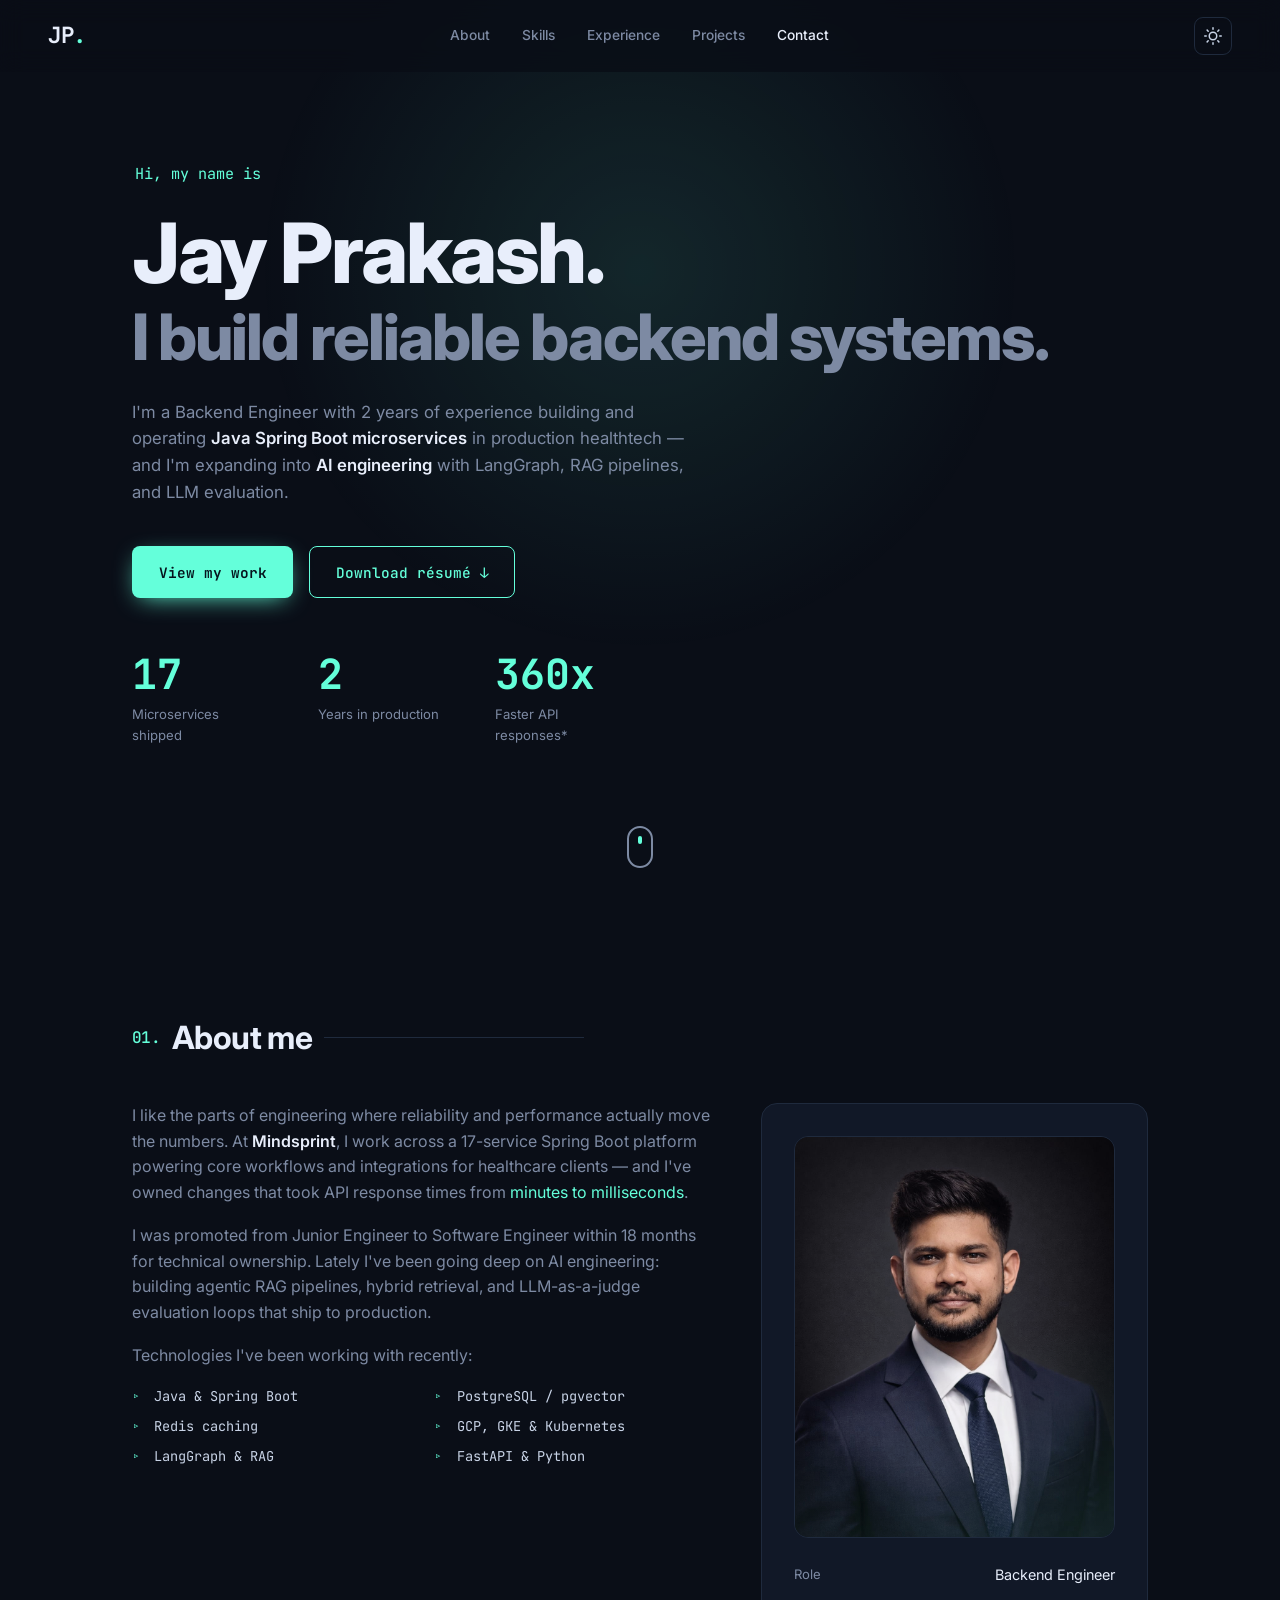
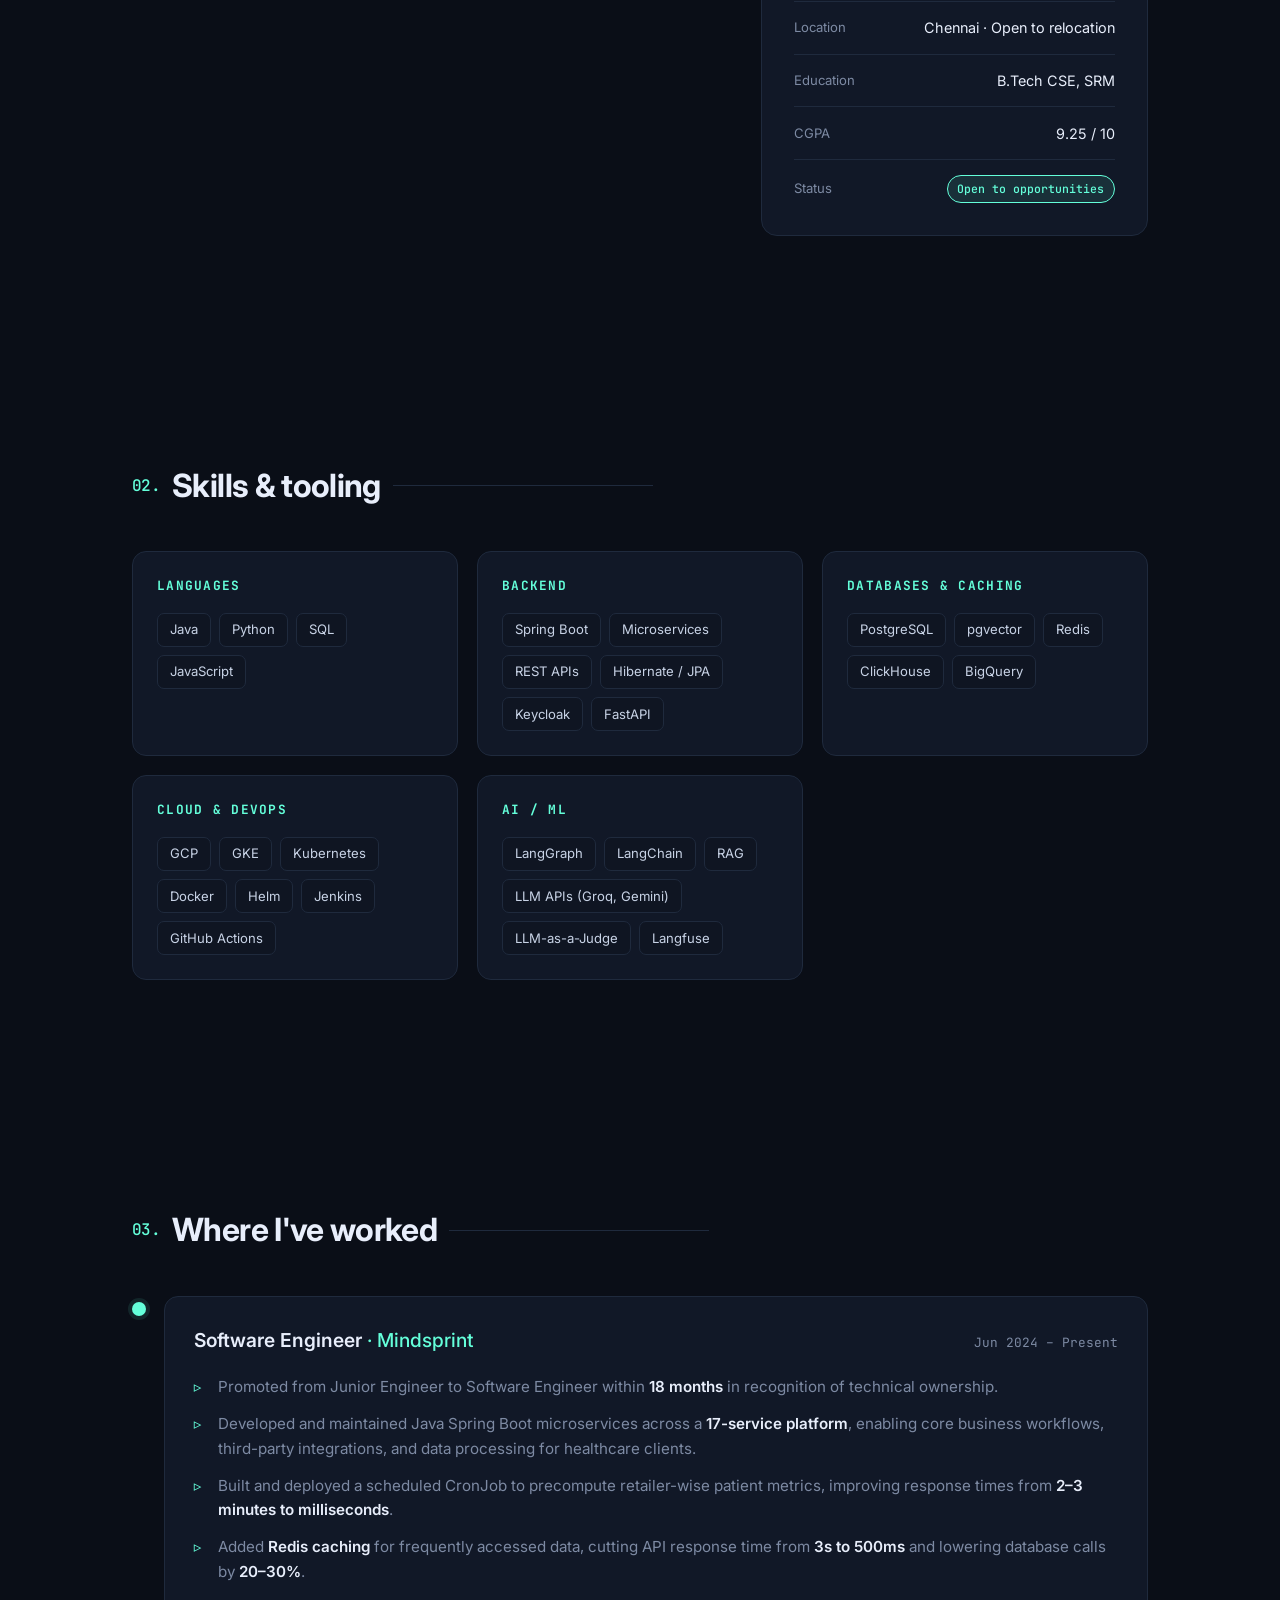
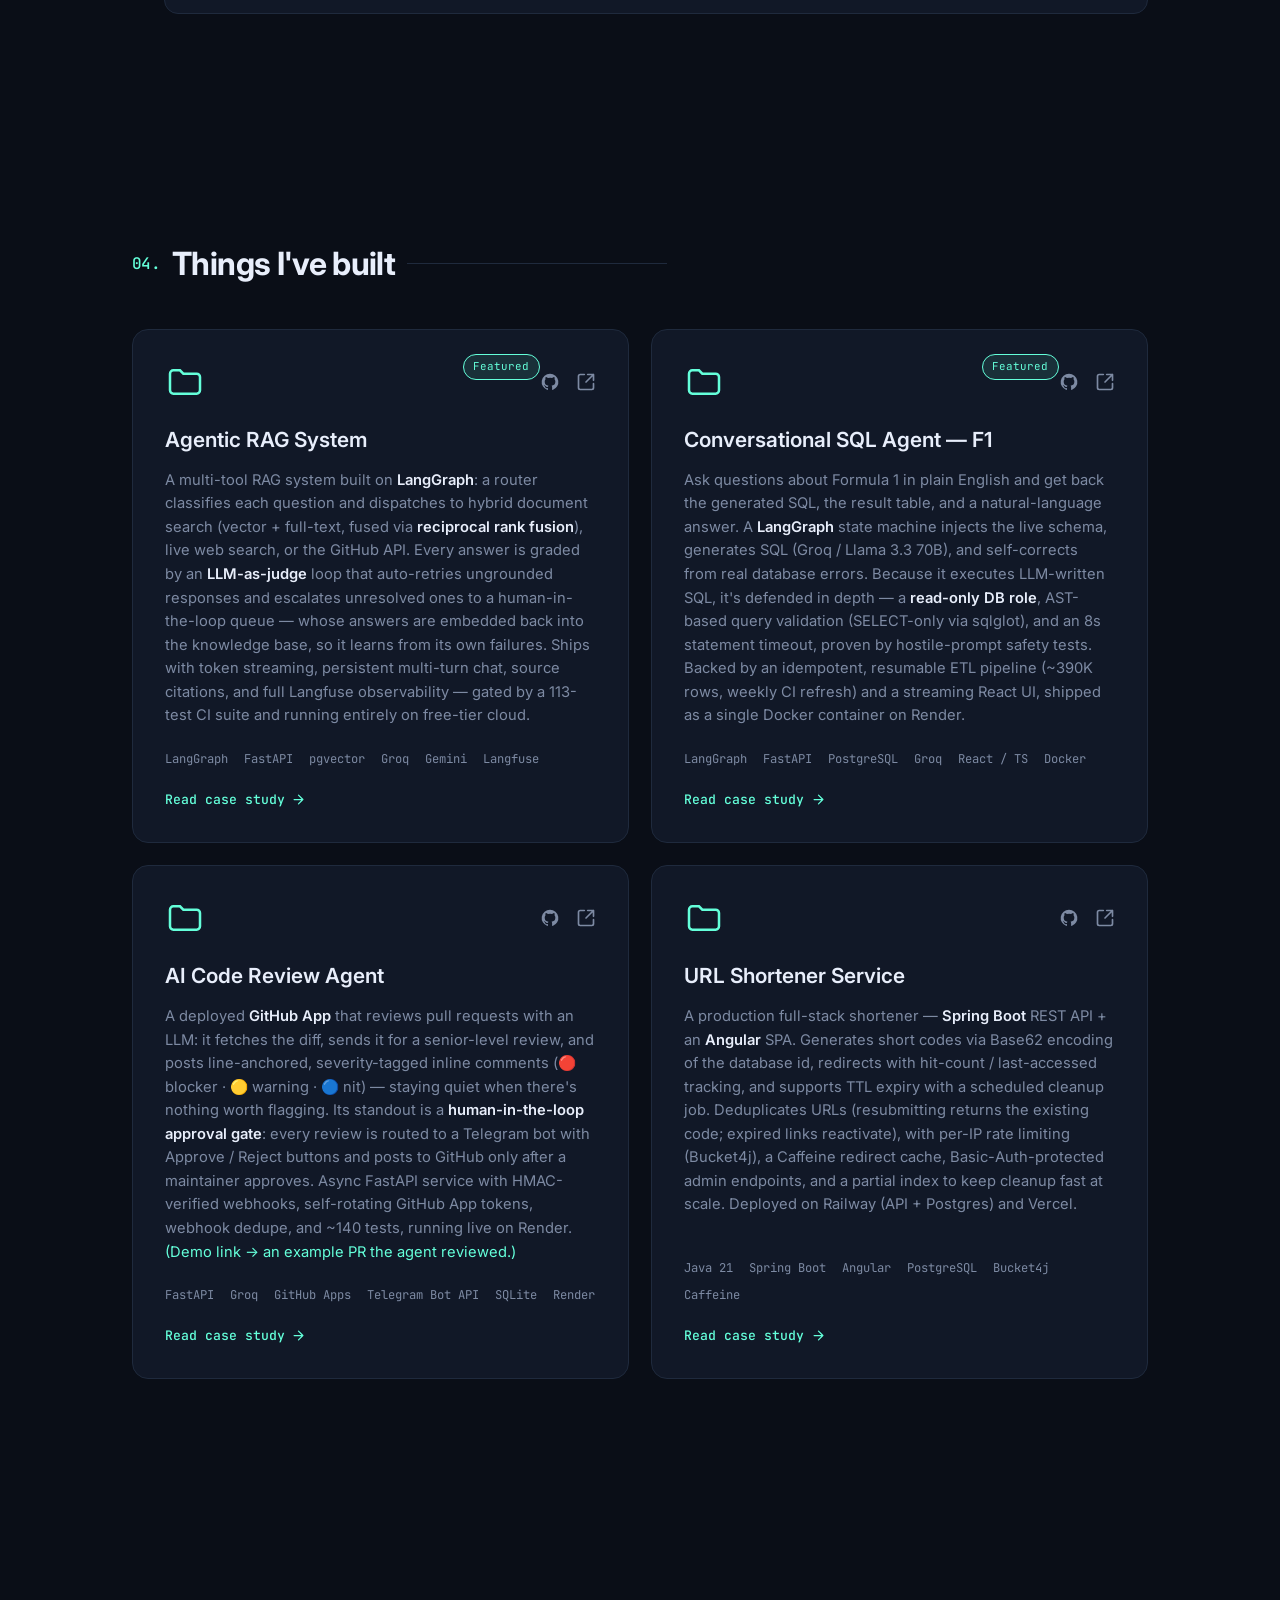
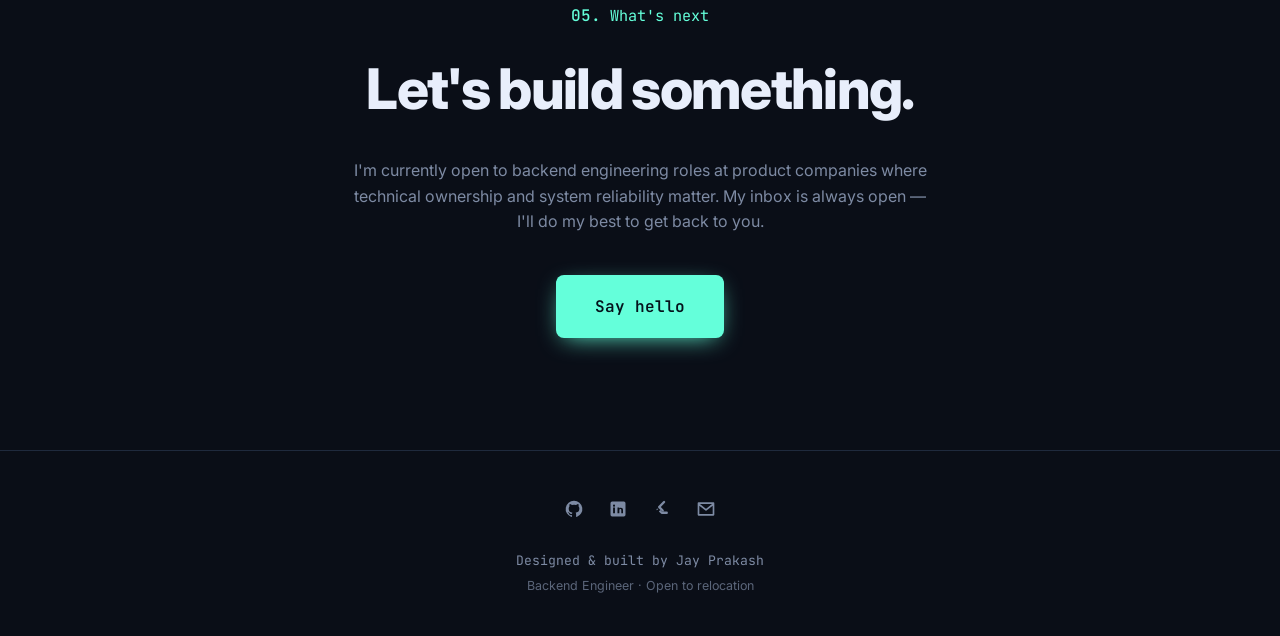
==== index.html @ d2c7918d "Initial portfolio site Responsive single-page portfolio with dark/light theme, plus four project cas" ====
<!DOCTYPE html>
<html lang="en">
<head>
  <meta charset="UTF-8" />
  <meta name="viewport" content="width=device-width, initial-scale=1.0" />
  <title>Jay Prakash — Backend Engineer</title>
  <meta name="description" content="Jay Prakash — Backend Engineer building Java Spring Boot microservices and agentic AI systems. 2 years of production healthtech experience on GCP." />
  <meta name="author" content="Jay Prakash" />

  <!-- Open Graph -->
  <meta property="og:title" content="Jay Prakash — Backend Engineer" />
  <meta property="og:description" content="Backend Engineer building Java Spring Boot microservices & agentic AI systems." />
  <meta property="og:type" content="website" />

  <link rel="preconnect" href="https://fonts.googleapis.com" />
  <link rel="preconnect" href="https://fonts.gstatic.com" crossorigin />
  <link href="https://fonts.googleapis.com/css2?family=Inter:wght@400;500;600;700;800&family=JetBrains+Mono:wght@400;500;600&display=swap" rel="stylesheet" />
  <link rel="stylesheet" href="styles.css" />
  <link rel="icon" href="data:image/svg+xml,<svg xmlns='http://www.w3.org/2000/svg' viewBox='0 0 100 100'><text y='.9em' font-size='90' font-family='monospace' font-weight='bold' fill='%2364ffda'>JP</text></svg>" />
</head>
<body>
  <!-- Progress bar -->
  <div class="scroll-progress" id="scrollProgress"></div>

  <!-- Nav -->
  <header class="nav" id="nav">
    <a href="#top" class="nav__logo">JP<span>.</span></a>
    <nav class="nav__links" id="navLinks">
      <a href="#about">About</a>
      <a href="#skills">Skills</a>
      <a href="#experience">Experience</a>
      <a href="#projects">Projects</a>
      <a href="#contact">Contact</a>
    </nav>
    <div class="nav__right">
      <button class="nav__toggle" id="themeToggle" aria-label="Toggle theme">
        <svg class="icon-sun" viewBox="0 0 24 24" width="18" height="18"><path d="M12 17a5 5 0 1 0 0-10 5 5 0 0 0 0 10zM12 1v2M12 21v2M4.2 4.2l1.4 1.4M18.4 18.4l1.4 1.4M1 12h2M21 12h2M4.2 19.8l1.4-1.4M18.4 5.6l1.4-1.4" fill="none" stroke="currentColor" stroke-width="2" stroke-linecap="round"/></svg>
        <svg class="icon-moon" viewBox="0 0 24 24" width="18" height="18"><path d="M21 12.8A9 9 0 1 1 11.2 3a7 7 0 0 0 9.8 9.8z" fill="none" stroke="currentColor" stroke-width="2" stroke-linejoin="round"/></svg>
      </button>
      <button class="nav__burger" id="navBurger" aria-label="Open menu" aria-expanded="false" aria-controls="navLinks">
        <span></span><span></span><span></span>
      </button>
    </div>
  </header>
  <div class="nav__backdrop" id="navBackdrop"></div>

  <main id="top">
    <!-- Hero -->
    <section class="hero">
      <div class="hero__inner">
        <p class="hero__eyebrow reveal">Hi, my name is</p>
        <h1 class="hero__name reveal">Jay Prakash.</h1>
        <h2 class="hero__tagline reveal">I build reliable backend systems.</h2>
        <p class="hero__desc reveal">
          I'm a Backend Engineer with 2 years of experience building and operating
          <strong>Java Spring Boot microservices</strong> in production healthtech —
          and I'm expanding into <strong>AI engineering</strong> with LangGraph, RAG
          pipelines, and LLM evaluation.
        </p>
        <div class="hero__cta reveal">
          <a href="#projects" class="btn btn--primary">View my work</a>
          <a href="assets/Jay_Prakash_Resume.pdf" class="btn btn--ghost" target="_blank" rel="noopener">Download résumé ↓</a>
        </div>

        <div class="hero__stats reveal">
          <div class="stat"><span class="stat__num" data-target="17">0</span><span class="stat__label">Microservices shipped</span></div>
          <div class="stat"><span class="stat__num" data-target="2">0</span><span class="stat__label">Years in production</span></div>
          <div class="stat"><span class="stat__num" data-suffix="x">360</span><span class="stat__label">Faster API responses*</span></div>
        </div>
      </div>
      <a href="#about" class="hero__scroll" aria-label="Scroll down"><span></span></a>
    </section>

    <!-- About -->
    <section id="about" class="section">
      <h2 class="section__title"><span class="section__num">01.</span> About me</h2>
      <div class="about">
        <div class="about__text">
          <p>
            I like the parts of engineering where reliability and performance actually
            move the numbers. At <strong>Mindsprint</strong>, I work across a 17-service
            Spring Boot platform powering core workflows and integrations for healthcare
            clients — and I've owned changes that took API response times from
            <em>minutes to milliseconds</em>.
          </p>
          <p>
            I was promoted from Junior Engineer to Software Engineer within 18 months for
            technical ownership. Lately I've been going deep on AI engineering: building
            agentic RAG pipelines, hybrid retrieval, and LLM-as-a-judge evaluation loops
            that ship to production.
          </p>
          <p>Technologies I've been working with recently:</p>
          <ul class="about__stack">
            <li>Java &amp; Spring Boot</li>
            <li>PostgreSQL / pgvector</li>
            <li>Redis caching</li>
            <li>GCP, GKE &amp; Kubernetes</li>
            <li>LangGraph &amp; RAG</li>
            <li>FastAPI &amp; Python</li>
          </ul>
        </div>
        <div class="about__card">
          <div class="about__photo">
            <img src="assets/Jay%20Prakash%20Image.jpeg" alt="Jay Prakash" loading="lazy" />
          </div>
          <ul class="about__facts">
            <li><span>Role</span> Backend Engineer</li>
            <li><span>Location</span> Chennai · Open to relocation</li>
            <li><span>Education</span> B.Tech CSE, SRM</li>
            <li><span>CGPA</span> 9.25 / 10</li>
            <li><span>Status</span> <span class="pill">Open to opportunities</span></li>
          </ul>
        </div>
      </div>
    </section>

    <!-- Skills -->
    <section id="skills" class="section">
      <h2 class="section__title"><span class="section__num">02.</span> Skills &amp; tooling</h2>
      <div class="skills">
        <div class="skill-group reveal">
          <h3>Languages</h3>
          <div class="tags"><span>Java</span><span>Python</span><span>SQL</span><span>JavaScript</span></div>
        </div>
        <div class="skill-group reveal">
          <h3>Backend</h3>
          <div class="tags"><span>Spring Boot</span><span>Microservices</span><span>REST APIs</span><span>Hibernate / JPA</span><span>Keycloak</span><span>FastAPI</span></div>
        </div>
        <div class="skill-group reveal">
          <h3>Databases &amp; Caching</h3>
          <div class="tags"><span>PostgreSQL</span><span>pgvector</span><span>Redis</span><span>ClickHouse</span><span>BigQuery</span></div>
        </div>
        <div class="skill-group reveal">
          <h3>Cloud &amp; DevOps</h3>
          <div class="tags"><span>GCP</span><span>GKE</span><span>Kubernetes</span><span>Docker</span><span>Helm</span><span>Jenkins</span><span>GitHub Actions</span></div>
        </div>
        <div class="skill-group reveal">
          <h3>AI / ML</h3>
          <div class="tags"><span>LangGraph</span><span>LangChain</span><span>RAG</span><span>LLM APIs (Groq, Gemini)</span><span>LLM-as-a-Judge</span><span>Langfuse</span></div>
        </div>
      </div>
    </section>

    <!-- Experience -->
    <section id="experience" class="section">
      <h2 class="section__title"><span class="section__num">03.</span> Where I've worked</h2>
      <div class="timeline">
        <div class="tl-item reveal">
          <div class="tl-marker"></div>
          <div class="tl-content">
            <div class="tl-head">
              <h3>Software Engineer <span class="tl-company">· Mindsprint</span></h3>
              <span class="tl-date">Jun 2024 – Present</span>
            </div>
            <ul class="tl-points">
              <li>Promoted from Junior Engineer to Software Engineer within <strong>18 months</strong> in recognition of technical ownership.</li>
              <li>Developed and maintained Java Spring Boot microservices across a <strong>17-service platform</strong>, enabling core business workflows, third-party integrations, and data processing for healthcare clients.</li>
              <li>Built and deployed a scheduled CronJob to precompute retailer-wise patient metrics, improving response times from <strong>2–3 minutes to milliseconds</strong>.</li>
              <li>Added <strong>Redis caching</strong> for frequently accessed data, cutting API response time from <strong>3s to 500ms</strong> and lowering database calls by <strong>20–30%</strong>.</li>
            </ul>
          </div>
        </div>
      </div>
    </section>

    <!-- Projects -->
    <section id="projects" class="section">
      <h2 class="section__title"><span class="section__num">04.</span> Things I've built</h2>
      <div class="projects">

        <article class="project reveal">
          <div class="project__top">
            <svg class="project__folder" viewBox="0 0 24 24" width="40" height="40"><path d="M3 7a2 2 0 0 1 2-2h4l2 2h8a2 2 0 0 1 2 2v8a2 2 0 0 1-2 2H5a2 2 0 0 1-2-2V7z" fill="none" stroke="currentColor" stroke-width="1.5"/></svg>
            <div class="project__links">
              <a href="#" data-link="rag-github" aria-label="GitHub" title="GitHub"><svg viewBox="0 0 24 24" width="20" height="20"><path fill="currentColor" d="M12 2a10 10 0 0 0-3.16 19.49c.5.09.68-.22.68-.48v-1.7c-2.78.6-3.37-1.34-3.37-1.34-.45-1.16-1.11-1.47-1.11-1.47-.91-.62.07-.6.07-.6 1 .07 1.53 1.03 1.53 1.03.9 1.53 2.36 1.09 2.94.83.09-.65.35-1.09.63-1.34-2.22-.25-4.55-1.11-4.55-4.94 0-1.09.39-1.98 1.03-2.68-.1-.25-.45-1.27.1-2.65 0 0 .84-.27 2.75 1.02a9.6 9.6 0 0 1 5 0c1.91-1.29 2.75-1.02 2.75-1.02.55 1.38.2 2.4.1 2.65.64.7 1.03 1.59 1.03 2.68 0 3.84-2.34 4.68-4.57 4.93.36.31.68.92.68 1.85v2.74c0 .27.18.58.69.48A10 10 0 0 0 12 2z"/></svg></a>
              <a href="#" data-link="rag-live" aria-label="Live demo" title="Live demo"><svg viewBox="0 0 24 24" width="20" height="20"><path fill="none" stroke="currentColor" stroke-width="2" stroke-linecap="round" stroke-linejoin="round" d="M14 3h7v7M21 3l-9 9M10 3H5a2 2 0 0 0-2 2v14a2 2 0 0 0 2 2h14a2 2 0 0 0 2-2v-5"/></svg></a>
            </div>
          </div>
          <span class="project__badge">Featured</span>
          <h3 class="project__title">Agentic RAG System</h3>
          <p class="project__desc">
            A multi-tool RAG system built on <strong>LangGraph</strong>: a router classifies each
            question and dispatches to hybrid document search (vector + full-text, fused via
            <strong>reciprocal rank fusion</strong>), live web search, or the GitHub API. Every
            answer is graded by an <strong>LLM-as-judge</strong> loop that auto-retries ungrounded
            responses and escalates unresolved ones to a human-in-the-loop queue — whose answers
            are embedded back into the knowledge base, so it learns from its own failures. Ships
            with token streaming, persistent multi-turn chat, source citations, and full Langfuse
            observability — gated by a 113-test CI suite and running entirely on free-tier cloud.
          </p>
          <ul class="project__tech">
            <li>LangGraph</li><li>FastAPI</li><li>pgvector</li><li>Groq</li><li>Gemini</li><li>Langfuse</li>
          </ul>
          <a href="agentic-rag.html" class="project__cta">Read case study
            <svg viewBox="0 0 24 24" width="15" height="15" fill="none" stroke="currentColor" stroke-width="2" stroke-linecap="round" stroke-linejoin="round"><path d="M5 12h14M12 5l7 7-7 7"/></svg>
          </a>
        </article>

        <article class="project reveal">
          <div class="project__top">
            <svg class="project__folder" viewBox="0 0 24 24" width="40" height="40"><path d="M3 7a2 2 0 0 1 2-2h4l2 2h8a2 2 0 0 1 2 2v8a2 2 0 0 1-2 2H5a2 2 0 0 1-2-2V7z" fill="none" stroke="currentColor" stroke-width="1.5"/></svg>
            <div class="project__links">
              <a href="#" data-link="sql-github" aria-label="GitHub" title="GitHub"><svg viewBox="0 0 24 24" width="20" height="20"><path fill="currentColor" d="M12 2a10 10 0 0 0-3.16 19.49c.5.09.68-.22.68-.48v-1.7c-2.78.6-3.37-1.34-3.37-1.34-.45-1.16-1.11-1.47-1.11-1.47-.91-.62.07-.6.07-.6 1 .07 1.53 1.03 1.53 1.03.9 1.53 2.36 1.09 2.94.83.09-.65.35-1.09.63-1.34-2.22-.25-4.55-1.11-4.55-4.94 0-1.09.39-1.98 1.03-2.68-.1-.25-.45-1.27.1-2.65 0 0 .84-.27 2.75 1.02a9.6 9.6 0 0 1 5 0c1.91-1.29 2.75-1.02 2.75-1.02.55 1.38.2 2.4.1 2.65.64.7 1.03 1.59 1.03 2.68 0 3.84-2.34 4.68-4.57 4.93.36.31.68.92.68 1.85v2.74c0 .27.18.58.69.48A10 10 0 0 0 12 2z"/></svg></a>
              <a href="#" data-link="sql-demo" aria-label="Live demo" title="Live demo"><svg viewBox="0 0 24 24" width="20" height="20"><path fill="none" stroke="currentColor" stroke-width="2" stroke-linecap="round" stroke-linejoin="round" d="M14 3h7v7M21 3l-9 9M10 3H5a2 2 0 0 0-2 2v14a2 2 0 0 0 2 2h14a2 2 0 0 0 2-2v-5"/></svg></a>
            </div>
          </div>
          <span class="project__badge">Featured</span>
          <h3 class="project__title">Conversational SQL Agent — F1</h3>
          <p class="project__desc">
            Ask questions about Formula 1 in plain English and get back the generated SQL,
            the result table, and a natural-language answer. A <strong>LangGraph</strong> state
            machine injects the live schema, generates SQL (Groq / Llama 3.3 70B), and
            self-corrects from real database errors. Because it executes LLM-written SQL, it's
            defended in depth — a <strong>read-only DB role</strong>, AST-based query validation
            (SELECT-only via sqlglot), and an 8s statement timeout, proven by hostile-prompt
            safety tests. Backed by an idempotent, resumable ETL pipeline (~390K rows,
            weekly CI refresh) and a streaming React UI, shipped as a single Docker container
            on Render.
          </p>
          <ul class="project__tech">
            <li>LangGraph</li><li>FastAPI</li><li>PostgreSQL</li><li>Groq</li><li>React / TS</li><li>Docker</li>
          </ul>
          <a href="conversational-sql-agent.html" class="project__cta">Read case study
            <svg viewBox="0 0 24 24" width="15" height="15" fill="none" stroke="currentColor" stroke-width="2" stroke-linecap="round" stroke-linejoin="round"><path d="M5 12h14M12 5l7 7-7 7"/></svg>
          </a>
        </article>

        <article class="project reveal">
          <div class="project__top">
            <svg class="project__folder" viewBox="0 0 24 24" width="40" height="40"><path d="M3 7a2 2 0 0 1 2-2h4l2 2h8a2 2 0 0 1 2 2v8a2 2 0 0 1-2 2H5a2 2 0 0 1-2-2V7z" fill="none" stroke="currentColor" stroke-width="1.5"/></svg>
            <div class="project__links">
              <a href="#" data-link="review-github" aria-label="GitHub" title="GitHub"><svg viewBox="0 0 24 24" width="20" height="20"><path fill="currentColor" d="M12 2a10 10 0 0 0-3.16 19.49c.5.09.68-.22.68-.48v-1.7c-2.78.6-3.37-1.34-3.37-1.34-.45-1.16-1.11-1.47-1.11-1.47-.91-.62.07-.6.07-.6 1 .07 1.53 1.03 1.53 1.03.9 1.53 2.36 1.09 2.94.83.09-.65.35-1.09.63-1.34-2.22-.25-4.55-1.11-4.55-4.94 0-1.09.39-1.98 1.03-2.68-.1-.25-.45-1.27.1-2.65 0 0 .84-.27 2.75 1.02a9.6 9.6 0 0 1 5 0c1.91-1.29 2.75-1.02 2.75-1.02.55 1.38.2 2.4.1 2.65.64.7 1.03 1.59 1.03 2.68 0 3.84-2.34 4.68-4.57 4.93.36.31.68.92.68 1.85v2.74c0 .27.18.58.69.48A10 10 0 0 0 12 2z"/></svg></a>
              <a href="#" data-link="review-demo" aria-label="Example PR review" title="See it in action — example PR"><svg viewBox="0 0 24 24" width="20" height="20"><path fill="none" stroke="currentColor" stroke-width="2" stroke-linecap="round" stroke-linejoin="round" d="M14 3h7v7M21 3l-9 9M10 3H5a2 2 0 0 0-2 2v14a2 2 0 0 0 2 2h14a2 2 0 0 0 2-2v-5"/></svg></a>
            </div>
          </div>
          <h3 class="project__title">AI Code Review Agent</h3>
          <p class="project__desc">
            A deployed <strong>GitHub App</strong> that reviews pull requests with an LLM: it
            fetches the diff, sends it for a senior-level review, and posts line-anchored,
            severity-tagged inline comments (🔴 blocker · 🟡 warning · 🔵 nit) — staying quiet
            when there's nothing worth flagging. Its standout is a
            <strong>human-in-the-loop approval gate</strong>: every review is routed to a Telegram
            bot with Approve / Reject buttons and posts to GitHub only after a maintainer approves.
            Async FastAPI service with HMAC-verified webhooks, self-rotating GitHub App tokens,
            webhook dedupe, and ~140 tests, running live on Render.
            <em>(Demo link → an example PR the agent reviewed.)</em>
          </p>
          <ul class="project__tech">
            <li>FastAPI</li><li>Groq</li><li>GitHub Apps</li><li>Telegram Bot API</li><li>SQLite</li><li>Render</li>
          </ul>
          <a href="code-review-agent.html" class="project__cta">Read case study
            <svg viewBox="0 0 24 24" width="15" height="15" fill="none" stroke="currentColor" stroke-width="2" stroke-linecap="round" stroke-linejoin="round"><path d="M5 12h14M12 5l7 7-7 7"/></svg>
          </a>
        </article>

        <article class="project reveal">
          <div class="project__top">
            <svg class="project__folder" viewBox="0 0 24 24" width="40" height="40"><path d="M3 7a2 2 0 0 1 2-2h4l2 2h8a2 2 0 0 1 2 2v8a2 2 0 0 1-2 2H5a2 2 0 0 1-2-2V7z" fill="none" stroke="currentColor" stroke-width="1.5"/></svg>
            <div class="project__links">
              <a href="#" data-link="url-github" aria-label="GitHub" title="GitHub"><svg viewBox="0 0 24 24" width="20" height="20"><path fill="currentColor" d="M12 2a10 10 0 0 0-3.16 19.49c.5.09.68-.22.68-.48v-1.7c-2.78.6-3.37-1.34-3.37-1.34-.45-1.16-1.11-1.47-1.11-1.47-.91-.62.07-.6.07-.6 1 .07 1.53 1.03 1.53 1.03.9 1.53 2.36 1.09 2.94.83.09-.65.35-1.09.63-1.34-2.22-.25-4.55-1.11-4.55-4.94 0-1.09.39-1.98 1.03-2.68-.1-.25-.45-1.27.1-2.65 0 0 .84-.27 2.75 1.02a9.6 9.6 0 0 1 5 0c1.91-1.29 2.75-1.02 2.75-1.02.55 1.38.2 2.4.1 2.65.64.7 1.03 1.59 1.03 2.68 0 3.84-2.34 4.68-4.57 4.93.36.31.68.92.68 1.85v2.74c0 .27.18.58.69.48A10 10 0 0 0 12 2z"/></svg></a>
              <a href="#" data-link="url-live" aria-label="Live demo" title="Live demo"><svg viewBox="0 0 24 24" width="20" height="20"><path fill="none" stroke="currentColor" stroke-width="2" stroke-linecap="round" stroke-linejoin="round" d="M14 3h7v7M21 3l-9 9M10 3H5a2 2 0 0 0-2 2v14a2 2 0 0 0 2 2h14a2 2 0 0 0 2-2v-5"/></svg></a>
            </div>
          </div>
          <h3 class="project__title">URL Shortener Service</h3>
          <p class="project__desc">
            A production full-stack shortener — <strong>Spring Boot</strong> REST API + an
            <strong>Angular</strong> SPA. Generates short codes via Base62 encoding of the
            database id, redirects with hit-count / last-accessed tracking, and supports TTL
            expiry with a scheduled cleanup job. Deduplicates URLs (resubmitting returns the
            existing code; expired links reactivate), with per-IP rate limiting (Bucket4j), a
            Caffeine redirect cache, Basic-Auth-protected admin endpoints, and a partial index
            to keep cleanup fast at scale. Deployed on Railway (API + Postgres) and Vercel.
          </p>
          <ul class="project__tech">
            <li>Java 21</li><li>Spring Boot</li><li>Angular</li><li>PostgreSQL</li><li>Bucket4j</li><li>Caffeine</li>
          </ul>
          <a href="url-shortener.html" class="project__cta">Read case study
            <svg viewBox="0 0 24 24" width="15" height="15" fill="none" stroke="currentColor" stroke-width="2" stroke-linecap="round" stroke-linejoin="round"><path d="M5 12h14M12 5l7 7-7 7"/></svg>
          </a>
        </article>

      </div>
    </section>

    <!-- Contact -->
    <section id="contact" class="section section--contact">
      <p class="contact__eyebrow"><span class="section__num">05.</span> What's next</p>
      <h2 class="contact__title">Let's build something.</h2>
      <p class="contact__desc">
        I'm currently open to backend engineering roles at product companies where
        technical ownership and system reliability matter. My inbox is always open —
        I'll do my best to get back to you.
      </p>
      <a href="mailto:jaysingha261@gmail.com" class="btn btn--primary btn--lg">Say hello</a>
    </section>
  </main>

  <footer class="footer">
    <div class="footer__socials">
      <a href="#" data-link="github" aria-label="GitHub" title="GitHub"><svg viewBox="0 0 24 24" width="20" height="20"><path fill="currentColor" d="M12 2a10 10 0 0 0-3.16 19.49c.5.09.68-.22.68-.48v-1.7c-2.78.6-3.37-1.34-3.37-1.34-.45-1.16-1.11-1.47-1.11-1.47-.91-.62.07-.6.07-.6 1 .07 1.53 1.03 1.53 1.03.9 1.53 2.36 1.09 2.94.83.09-.65.35-1.09.63-1.34-2.22-.25-4.55-1.11-4.55-4.94 0-1.09.39-1.98 1.03-2.68-.1-.25-.45-1.27.1-2.65 0 0 .84-.27 2.75 1.02a9.6 9.6 0 0 1 5 0c1.91-1.29 2.75-1.02 2.75-1.02.55 1.38.2 2.4.1 2.65.64.7 1.03 1.59 1.03 2.68 0 3.84-2.34 4.68-4.57 4.93.36.31.68.92.68 1.85v2.74c0 .27.18.58.69.48A10 10 0 0 0 12 2z"/></svg></a>
      <a href="#" data-link="linkedin" aria-label="LinkedIn" title="LinkedIn"><svg viewBox="0 0 24 24" width="20" height="20"><path fill="currentColor" d="M19 3a2 2 0 0 1 2 2v14a2 2 0 0 1-2 2H5a2 2 0 0 1-2-2V5a2 2 0 0 1 2-2h14zM8.34 17V10.3H6.12V17h2.22zM7.23 9.3a1.29 1.29 0 1 0 0-2.58 1.29 1.29 0 0 0 0 2.58zM18 17v-3.67c0-1.96-1.05-2.87-2.45-2.87-1.13 0-1.63.62-1.92 1.06V10.3H11.4V17h2.22v-3.72c0-.2.01-.4.07-.54.16-.4.52-.8 1.14-.8.8 0 1.13.6 1.13 1.5V17H18z"/></svg></a>
      <a href="#" data-link="leetcode" aria-label="LeetCode" title="LeetCode"><svg viewBox="0 0 24 24" width="20" height="20"><path fill="currentColor" d="M13.48 2.62a1.4 1.4 0 0 1 2 1.97l-4.9 5.05 3.2 3.28a1.4 1.4 0 0 1-2 1.96l-4.2-4.28a1.4 1.4 0 0 1 0-1.96l5.9-6.02zM8.2 14.9l2.5 2.55c.27.27.63.42 1 .42h6a1.4 1.4 0 0 0 0-2.8h-5.42l-2.08-2.13-2 1.96zm-2.36-3.34a1.4 1.4 0 0 0 0 1.96l.03.03 2-1.96-.03-.03z"/></svg></a>
      <a href="mailto:jaysingha261@gmail.com" aria-label="Email" title="Email"><svg viewBox="0 0 24 24" width="20" height="20"><path fill="none" stroke="currentColor" stroke-width="2" stroke-linejoin="round" d="M3 5h18v14H3zM3 6l9 7 9-7"/></svg></a>
    </div>
    <p class="footer__note">Designed &amp; built by Jay Prakash</p>
    <p class="footer__sub">Backend Engineer · Open to relocation</p>
  </footer>

  <script src="script.js"></script>
</body>
</html>
---- styles.css ----
/* ============================================================
   Jay Prakash — Portfolio
   ============================================================ */

:root {
  --bg: #0a0e17;
  --bg-alt: #0f1522;
  --card: #111827;
  --card-hover: #161f31;
  --border: #1f2a3d;
  --text: #c8d3e6;
  --text-strong: #e8eefb;
  --text-dim: #7d8aa3;
  --accent: #64ffda;
  --accent-dim: rgba(100, 255, 218, 0.1);
  --accent-glow: rgba(100, 255, 218, 0.15);
  --font-sans: 'Inter', system-ui, -apple-system, sans-serif;
  --font-mono: 'JetBrains Mono', ui-monospace, 'SF Mono', Menlo, monospace;
  --nav-h: 72px;
  --max: 1080px;
  --ease: cubic-bezier(0.16, 1, 0.3, 1);
}

:root[data-theme='light'] {
  --bg: #f7f9fc;
  --bg-alt: #eef2f8;
  --card: #ffffff;
  --card-hover: #ffffff;
  --border: #dde4ef;
  --text: #3d4a5c;
  --text-strong: #0f1c2e;
  --text-dim: #6b7688;
  --accent: #0ea885;
  --accent-dim: rgba(14, 168, 133, 0.08);
  --accent-glow: rgba(14, 168, 133, 0.12);
}

* { box-sizing: border-box; margin: 0; padding: 0; }

html { scroll-behavior: smooth; scroll-padding-top: var(--nav-h); }

body {
  background: var(--bg);
  color: var(--text);
  font-family: var(--font-sans);
  line-height: 1.6;
  -webkit-font-smoothing: antialiased;
  overflow-x: hidden;
  transition: background 0.4s var(--ease), color 0.4s var(--ease);
}

/* subtle gradient glow behind hero */
body::before {
  content: '';
  position: fixed;
  top: -20%; left: 50%;
  width: 900px; height: 900px;
  transform: translateX(-50%);
  background: radial-gradient(circle, var(--accent-glow) 0%, transparent 60%);
  pointer-events: none;
  z-index: 0;
  opacity: 0.7;
}

a { color: var(--accent); text-decoration: none; transition: color 0.2s; }

strong { color: var(--text-strong); font-weight: 600; }
em { color: var(--accent); font-style: normal; }

/* ---------- Scroll progress ---------- */
.scroll-progress {
  position: fixed; top: 0; left: 0; height: 3px; width: 0%;
  background: linear-gradient(90deg, var(--accent), #4a9eff);
  z-index: 100; transition: width 0.1s linear;
}

/* ---------- Nav ---------- */
.nav {
  position: fixed; top: 0; left: 0; right: 0; height: var(--nav-h);
  display: flex; align-items: center; justify-content: space-between;
  padding: 0 clamp(1.2rem, 5vw, 3rem);
  z-index: 90;
  backdrop-filter: blur(12px);
  background: color-mix(in srgb, var(--bg) 78%, transparent);
  border-bottom: 1px solid transparent;
  transition: border-color 0.3s, background 0.3s, height 0.3s;
}
.nav.scrolled { height: 60px; border-bottom-color: var(--border); }

.nav__logo {
  font-family: var(--font-mono); font-weight: 700; font-size: 1.4rem;
  color: var(--text-strong); letter-spacing: -0.02em;
}
.nav__logo span { color: var(--accent); }

.nav__links { display: flex; gap: 2rem; align-items: center; }
.nav__links a {
  font-size: 0.86rem; color: var(--text-dim); font-weight: 500;
  position: relative; padding: 0.3rem 0;
}
.nav__links a::before {
  content: ''; position: absolute; bottom: 0; left: 0; width: 0; height: 2px;
  background: var(--accent); transition: width 0.3s var(--ease);
}
.nav__links a:hover { color: var(--text-strong); }
.nav__links a:hover::before { width: 100%; }

.nav__right { display: flex; align-items: center; gap: 0.75rem; }
.nav__toggle {
  background: none; border: 1px solid var(--border); color: var(--text);
  width: 38px; height: 38px; border-radius: 9px; cursor: pointer;
  display: grid; place-items: center; transition: all 0.25s;
  flex-shrink: 0;
}
.nav__toggle:hover { border-color: var(--accent); color: var(--accent); }
.icon-moon { display: none; }
:root[data-theme='light'] .icon-sun { display: none; }
:root[data-theme='light'] .icon-moon { display: block; }

/* Hamburger */
.nav__burger {
  display: none; background: none; border: none; cursor: pointer;
  width: 40px; height: 40px; padding: 9px 8px; position: relative; z-index: 95;
}
.nav__burger span {
  display: block; height: 2px; width: 100%; background: var(--text-strong);
  border-radius: 2px; transition: transform 0.3s var(--ease), opacity 0.2s;
}
.nav__burger span + span { margin-top: 5px; }
body.menu-open .nav__burger span:nth-child(1) { transform: translateY(7px) rotate(45deg); }
body.menu-open .nav__burger span:nth-child(2) { opacity: 0; }
body.menu-open .nav__burger span:nth-child(3) { transform: translateY(-7px) rotate(-45deg); }

.nav__backdrop {
  position: fixed; inset: 0; z-index: 80;
  background: rgba(0,0,0,0.5); backdrop-filter: blur(2px);
  opacity: 0; visibility: hidden; transition: opacity 0.3s, visibility 0.3s;
}
body.menu-open .nav__backdrop { opacity: 1; visibility: visible; }

/* ---------- Layout ---------- */
main { position: relative; z-index: 1; }
.section {
  max-width: var(--max); margin: 0 auto;
  padding: clamp(4rem, 10vw, 7rem) clamp(1.2rem, 5vw, 2rem);
}
.section__title {
  display: flex; align-items: center; gap: 0.75rem;
  font-size: clamp(1.5rem, 4vw, 2rem); color: var(--text-strong);
  font-weight: 700; margin-bottom: 2.5rem; letter-spacing: -0.02em;
}
.section__title::after {
  content: ''; height: 1px; flex: 1; max-width: 260px;
  background: var(--border);
}
.section__num { font-family: var(--font-mono); color: var(--accent); font-size: 1rem; font-weight: 500; }

/* ---------- Hero ---------- */
.hero {
  min-height: 100vh; min-height: 100dvh; display: flex; flex-direction: column; justify-content: center;
  max-width: var(--max); margin: 0 auto;
  padding: var(--nav-h) clamp(1.2rem, 5vw, 2rem) 4rem;
  position: relative;
}
.hero__eyebrow {
  font-family: var(--font-mono); color: var(--accent);
  font-size: 0.95rem; margin-bottom: 1.4rem; margin-left: 3px;
}
.hero__name {
  font-size: clamp(2.8rem, 9vw, 5.2rem); font-weight: 800;
  color: var(--text-strong); line-height: 1.05; letter-spacing: -0.03em;
}
.hero__tagline {
  font-size: clamp(1.8rem, 7vw, 4rem); font-weight: 800;
  color: var(--text-dim); line-height: 1.05; letter-spacing: -0.03em;
  margin-top: 0.4rem;
}
.hero__desc {
  max-width: 560px; margin-top: 1.8rem; font-size: 1.05rem;
  color: var(--text-dim);
}
.hero__cta { display: flex; gap: 1rem; margin-top: 2.5rem; flex-wrap: wrap; }

.btn {
  display: inline-flex; align-items: center; gap: 0.5rem;
  font-family: var(--font-mono); font-size: 0.9rem; font-weight: 500;
  padding: 0.85rem 1.6rem; border-radius: 8px; cursor: pointer;
  transition: all 0.25s var(--ease); border: 1px solid transparent;
}
.btn--primary {
  background: var(--accent); color: #04121b; font-weight: 600;
  box-shadow: 0 6px 24px -8px var(--accent);
}
.btn--primary:hover { transform: translateY(-3px); box-shadow: 0 12px 30px -8px var(--accent); color: #04121b; }
.btn--ghost { border-color: var(--accent); color: var(--accent); }
.btn--ghost:hover { background: var(--accent-dim); transform: translateY(-3px); }
.btn--lg { padding: 1.1rem 2.4rem; font-size: 1rem; }

.hero__stats {
  display: flex; gap: clamp(1.5rem, 5vw, 3.5rem); margin-top: 3.5rem;
  flex-wrap: wrap;
}
.stat { display: flex; flex-direction: column; }
.stat__num {
  font-family: var(--font-mono); font-size: clamp(1.8rem, 5vw, 2.6rem);
  font-weight: 700; color: var(--accent); line-height: 1;
}
.stat__label { font-size: 0.82rem; color: var(--text-dim); margin-top: 0.5rem; max-width: 130px; }

.hero__scroll {
  position: absolute; bottom: 2rem; left: 50%; transform: translateX(-50%);
  width: 26px; height: 42px; border: 2px solid var(--text-dim); border-radius: 14px;
  display: none;
}
.hero__scroll span {
  position: absolute; top: 8px; left: 50%; transform: translateX(-50%);
  width: 4px; height: 8px; border-radius: 2px; background: var(--accent);
  animation: scrollDot 1.8s infinite;
}
@keyframes scrollDot { 0% { opacity: 0; top: 8px; } 40% { opacity: 1; } 80% { opacity: 0; top: 22px; } 100% { opacity: 0; } }
@media (min-height: 700px) { .hero__scroll { display: block; } }

/* ---------- About ---------- */
.about { display: grid; grid-template-columns: 1.5fr 1fr; gap: 3rem; align-items: start; }
.about__text p { margin-bottom: 1.1rem; color: var(--text-dim); }
.about__stack {
  list-style: none; display: grid; grid-template-columns: repeat(2, 1fr);
  gap: 0.5rem 1.5rem; margin-top: 0.8rem;
}
.about__stack li {
  position: relative; padding-left: 1.4rem; font-family: var(--font-mono);
  font-size: 0.85rem; color: var(--text);
}
.about__stack li::before { content: '▹'; position: absolute; left: 0; color: var(--accent); }

.about__card {
  background: var(--card); border: 1px solid var(--border); border-radius: 16px;
  padding: 2rem; position: sticky; top: calc(var(--nav-h) + 1rem);
}
.about__photo {
  position: relative; border-radius: 14px; overflow: hidden;
  margin-bottom: 1.6rem; aspect-ratio: 4 / 5;
  border: 1px solid var(--border);
}
.about__photo img {
  width: 100%; height: 100%; object-fit: cover; object-position: center 25%;
  display: block; transition: transform 0.5s var(--ease), filter 0.4s;
  filter: grayscale(15%) contrast(1.02);
}
.about__card:hover .about__photo img { transform: scale(1.04); filter: none; }
.about__photo::after {
  content: ''; position: absolute; inset: 0;
  background: linear-gradient(160deg, transparent 55%, var(--accent-dim));
  mix-blend-mode: screen; pointer-events: none;
}
.about__facts { list-style: none; display: flex; flex-direction: column; gap: 0.9rem; }
.about__facts li {
  display: flex; justify-content: space-between; align-items: center;
  font-size: 0.9rem; color: var(--text-strong); gap: 1rem;
  padding-bottom: 0.9rem; border-bottom: 1px solid var(--border);
}
.about__facts li:last-child { border-bottom: none; padding-bottom: 0; }
.about__facts li span:first-child { color: var(--text-dim); font-size: 0.82rem; }
.pill {
  background: var(--accent-dim); color: var(--accent) !important;
  font-family: var(--font-mono); font-size: 0.72rem !important; font-weight: 500;
  padding: 0.25rem 0.6rem; border-radius: 20px; border: 1px solid var(--accent);
}

/* ---------- Skills ---------- */
.skills { display: grid; grid-template-columns: repeat(auto-fit, minmax(260px, 1fr)); gap: 1.2rem; }
.skill-group {
  background: var(--card); border: 1px solid var(--border); border-radius: 14px;
  padding: 1.5rem; transition: transform 0.3s var(--ease), border-color 0.3s;
}
.skill-group:hover { transform: translateY(-4px); border-color: var(--accent); }
.skill-group h3 {
  font-family: var(--font-mono); font-size: 0.8rem; text-transform: uppercase;
  letter-spacing: 0.1em; color: var(--accent); margin-bottom: 1rem;
}
.tags { display: flex; flex-wrap: wrap; gap: 0.5rem; }
.tags span {
  font-size: 0.82rem; padding: 0.35rem 0.75rem; border-radius: 7px;
  background: var(--bg-alt); border: 1px solid var(--border); color: var(--text);
  transition: all 0.2s;
}
.skill-group:hover .tags span { border-color: color-mix(in srgb, var(--accent) 40%, var(--border)); }

/* ---------- Timeline ---------- */
.timeline { position: relative; padding-left: 2rem; }
.tl-item { position: relative; }
.tl-marker {
  position: absolute; left: -2rem; top: 6px; width: 14px; height: 14px;
  border-radius: 50%; background: var(--accent); box-shadow: 0 0 0 4px var(--accent-dim);
}
.tl-content {
  background: var(--card); border: 1px solid var(--border); border-radius: 14px;
  padding: 1.8rem; transition: border-color 0.3s;
}
.tl-content:hover { border-color: var(--accent); }
.tl-head { display: flex; justify-content: space-between; align-items: baseline; flex-wrap: wrap; gap: 0.5rem; margin-bottom: 1.2rem; }
.tl-head h3 { font-size: 1.2rem; color: var(--text-strong); font-weight: 600; }
.tl-company { color: var(--accent); font-weight: 500; }
.tl-date { font-family: var(--font-mono); font-size: 0.8rem; color: var(--text-dim); }
.tl-points { list-style: none; display: flex; flex-direction: column; gap: 0.8rem; }
.tl-points li { position: relative; padding-left: 1.5rem; color: var(--text-dim); font-size: 0.95rem; }
.tl-points li::before { content: '▹'; position: absolute; left: 0; color: var(--accent); }

/* ---------- Projects ---------- */
.projects { display: grid; grid-template-columns: repeat(2, 1fr); gap: 1.4rem; }
.project {
  background: var(--card); border: 1px solid var(--border); border-radius: 16px;
  padding: 2rem; display: flex; flex-direction: column; position: relative;
  transition: transform 0.35s var(--ease), border-color 0.3s, box-shadow 0.35s;
}
.project:hover {
  transform: translateY(-8px); border-color: var(--accent);
  box-shadow: 0 20px 40px -20px rgba(0,0,0,0.5);
}
.project__top { display: flex; justify-content: space-between; align-items: center; margin-bottom: 1.3rem; }
.project__folder { color: var(--accent); }
.project__links { display: flex; gap: 1rem; }
.project__links a { color: var(--text-dim); display: grid; place-items: center; }
.project__links a:hover { color: var(--accent); transform: translateY(-2px); }
.project__badge {
  position: absolute; top: 1.5rem; right: 5.5rem;
  font-family: var(--font-mono); font-size: 0.68rem; color: var(--accent);
  background: var(--accent-dim); padding: 0.2rem 0.6rem; border-radius: 20px;
  border: 1px solid var(--accent); display: none;
}
.project:has(.project__badge) .project__badge { display: block; }
.project__title { font-size: 1.3rem; color: var(--text-strong); font-weight: 600; margin-bottom: 0.8rem; }
.project__desc { color: var(--text-dim); font-size: 0.92rem; flex: 1; }
.project__tech {
  list-style: none; display: flex; flex-wrap: wrap; gap: 0.5rem 1rem; margin-top: 1.4rem;
}
.project__tech li { font-family: var(--font-mono); font-size: 0.76rem; color: var(--text-dim); }

/* ---------- Contact ---------- */
.section--contact { text-align: center; max-width: 640px; }
.contact__eyebrow { font-family: var(--font-mono); color: var(--accent); font-size: 0.95rem; margin-bottom: 1rem; }
.contact__title { font-size: clamp(2.2rem, 7vw, 3.5rem); color: var(--text-strong); font-weight: 800; letter-spacing: -0.03em; }
.contact__desc { color: var(--text-dim); margin: 1.5rem auto 2.5rem; }

/* ---------- Footer ---------- */
.footer { text-align: center; padding: 3rem 1rem 2.5rem; border-top: 1px solid var(--border); }
.footer__socials { display: flex; justify-content: center; gap: 1.5rem; margin-bottom: 1.5rem; }
.footer__socials a { color: var(--text-dim); }
.footer__socials a:hover { color: var(--accent); transform: translateY(-3px); }
.footer__note { font-family: var(--font-mono); font-size: 0.82rem; color: var(--text-dim); }
.footer__sub { font-size: 0.78rem; color: var(--text-dim); margin-top: 0.3rem; opacity: 0.7; }

/* ---------- Reveal animations ---------- */
.reveal { opacity: 0; transform: translateY(24px); transition: opacity 0.7s var(--ease), transform 0.7s var(--ease); }
.reveal.in { opacity: 1; transform: none; }
@media (prefers-reduced-motion: reduce) {
  .reveal { opacity: 1; transform: none; transition: none; }
  html { scroll-behavior: auto; }
}

/* ---------- Responsive ---------- */

/* Tablet */
@media (max-width: 900px) {
  .about { grid-template-columns: 1fr; gap: 2rem; }
  .about__card { position: static; max-width: 420px; }
  .section__title::after { max-width: 120px; }
}

/* Projects stack sooner (cards are content-dense) */
@media (max-width: 720px) {
  .projects { grid-template-columns: 1fr; }
}

/* Mobile nav: slide-in panel + hamburger */
@media (max-width: 760px) {
  .nav__burger { display: block; }
  .nav__links {
    position: fixed; top: 0; right: 0; z-index: 85;
    height: 100dvh; width: min(78vw, 320px);
    flex-direction: column; justify-content: center; align-items: flex-start;
    gap: 1.6rem; padding: 2rem 2.2rem;
    background: var(--bg-alt); border-left: 1px solid var(--border);
    box-shadow: -20px 0 50px -20px rgba(0,0,0,0.5);
    transform: translateX(100%); transition: transform 0.4s var(--ease);
  }
  body.menu-open .nav__links { transform: translateX(0); }
  .nav__links a { font-size: 1.15rem; color: var(--text-strong); }
  .nav__links a::before { bottom: -4px; }
}

/* Small phones */
@media (max-width: 560px) {
  html { scroll-padding-top: 60px; }
  .nav { height: 60px; }
  .hero { padding-top: 60px; }
  .hero__stats { gap: 1.4rem 2rem; margin-top: 2.5rem; }
  .stat__label { max-width: none; }
  .about__stack { grid-template-columns: 1fr; }
  .hero__cta { gap: 0.75rem; }
  .hero__cta .btn { flex: 1; justify-content: center; min-width: 0; }
  .projects, .skills { grid-template-columns: 1fr; }
  .project, .skill-group, .tl-content { padding: 1.4rem; }
  .project__badge { right: 5rem; }
  .timeline { padding-left: 1.4rem; }
  .tl-marker { left: -1.4rem; }
  .section { padding-left: 1.1rem; padding-right: 1.1rem; }
}

/* Tiny phones */
@media (max-width: 360px) {
  .hero__cta { flex-direction: column; }
  .hero__cta .btn { width: 100%; }
  .hero__stats { flex-direction: column; gap: 1.2rem; }
}

/* ============================================================
   Case-study pages
   ============================================================ */
.cs-nav {
  position: fixed; top: 0; left: 0; right: 0; height: var(--nav-h); z-index: 90;
  display: flex; align-items: center; justify-content: space-between;
  padding: 0 clamp(1.2rem, 5vw, 3rem);
  backdrop-filter: blur(12px);
  background: color-mix(in srgb, var(--bg) 78%, transparent);
  border-bottom: 1px solid transparent; transition: border-color 0.3s, height 0.3s;
}
.cs-nav.scrolled { height: 60px; border-bottom-color: var(--border); }
.cs-back {
  display: inline-flex; align-items: center; gap: 0.5rem; font-weight: 600;
  color: var(--text-strong); font-size: 0.95rem;
}
.cs-back svg { transition: transform 0.25s var(--ease); }
.cs-back:hover { color: var(--accent); }
.cs-back:hover svg { transform: translateX(-4px); }

.cs-wrap { max-width: 860px; margin: 0 auto; padding: 0 clamp(1.2rem, 5vw, 2rem); position: relative; z-index: 1; }

.cs-hero { padding: calc(var(--nav-h) + clamp(2.5rem, 8vw, 5rem)) 0 2.5rem; }
.cs-eyebrow { font-family: var(--font-mono); color: var(--accent); font-size: 0.9rem; margin-bottom: 1rem; }
.cs-title { font-size: clamp(2.2rem, 7vw, 3.6rem); font-weight: 800; color: var(--text-strong); letter-spacing: -0.03em; line-height: 1.05; }
.cs-tagline { font-size: clamp(1.05rem, 2.5vw, 1.3rem); color: var(--text-dim); margin-top: 1.2rem; max-width: 680px; }
.cs-stack { display: flex; flex-wrap: wrap; gap: 0.5rem; margin-top: 1.8rem; }
.cs-stack span {
  font-family: var(--font-mono); font-size: 0.76rem; padding: 0.35rem 0.7rem;
  border-radius: 20px; background: var(--accent-dim); color: var(--accent);
  border: 1px solid color-mix(in srgb, var(--accent) 35%, transparent);
}
.cs-actions { display: flex; flex-wrap: wrap; gap: 0.9rem; margin-top: 2rem; }

.cs-section { padding: 2.5rem 0; border-top: 1px solid var(--border); }
.cs-section:first-of-type { border-top: none; }
.cs-section h2 {
  font-size: clamp(1.4rem, 4vw, 1.9rem); color: var(--text-strong); font-weight: 700;
  letter-spacing: -0.02em; margin-bottom: 1.2rem; display: flex; align-items: center; gap: 0.6rem;
}
.cs-section h2 .cs-ic { color: var(--accent); display: inline-flex; }
.cs-section > p { color: var(--text-dim); margin-bottom: 1rem; font-size: 1.02rem; }
.cs-section strong { color: var(--text-strong); }
.cs-section em { color: var(--accent); font-style: normal; }

/* Architecture stepper */
.cs-steps { list-style: none; counter-reset: step; display: flex; flex-direction: column; gap: 1rem; }
.cs-steps > li {
  position: relative; background: var(--card); border: 1px solid var(--border);
  border-radius: 14px; padding: 1.4rem 1.5rem 1.4rem 3.6rem; counter-increment: step;
  transition: border-color 0.3s, transform 0.3s var(--ease);
}
.cs-steps > li:hover { border-color: var(--accent); transform: translateX(4px); }
.cs-steps > li::before {
  content: counter(step); position: absolute; left: 1.1rem; top: 1.4rem;
  width: 1.7rem; height: 1.7rem; border-radius: 8px; display: grid; place-items: center;
  font-family: var(--font-mono); font-size: 0.85rem; font-weight: 600;
  background: var(--accent-dim); color: var(--accent); border: 1px solid var(--accent);
}
.cs-steps h3 { font-size: 1.05rem; color: var(--text-strong); margin-bottom: 0.35rem; font-weight: 600; }
.cs-steps p { color: var(--text-dim); font-size: 0.94rem; margin: 0; }

/* Highlight / feature list */
.cs-list { list-style: none; display: flex; flex-direction: column; gap: 0.85rem; }
.cs-list li { position: relative; padding-left: 1.7rem; color: var(--text-dim); font-size: 0.98rem; }
.cs-list li::before {
  content: '▹'; position: absolute; left: 0; top: 0; color: var(--accent); font-size: 1rem;
}
.cs-list li strong { color: var(--text-strong); }

/* Interview callout cards */
.cs-cards { display: grid; grid-template-columns: repeat(auto-fit, minmax(230px, 1fr)); gap: 1rem; }
.cs-callout {
  background: linear-gradient(160deg, var(--card), var(--bg-alt));
  border: 1px solid var(--border); border-left: 3px solid var(--accent);
  border-radius: 12px; padding: 1.3rem; color: var(--text-dim); font-size: 0.94rem;
}
.cs-callout strong { color: var(--text-strong); }

/* Prev/next footer nav */
.cs-more { display: flex; flex-wrap: wrap; gap: 1rem; padding: 2.5rem 0; border-top: 1px solid var(--border); }
.cs-more a {
  flex: 1; min-width: 220px; background: var(--card); border: 1px solid var(--border);
  border-radius: 12px; padding: 1.2rem 1.4rem; transition: border-color 0.3s, transform 0.3s var(--ease);
}
.cs-more a:hover { border-color: var(--accent); transform: translateY(-3px); }
.cs-more span { display: block; font-family: var(--font-mono); font-size: 0.75rem; color: var(--text-dim); margin-bottom: 0.3rem; }
.cs-more strong { color: var(--text-strong); font-size: 1.02rem; }

/* Project-card case-study link */
.project__cta {
  display: inline-flex; align-items: center; gap: 0.4rem; margin-top: 1.2rem;
  font-family: var(--font-mono); font-size: 0.82rem; font-weight: 500; color: var(--accent);
  align-self: flex-start;
}
.project__cta svg { transition: transform 0.25s var(--ease); }
.project:hover .project__cta svg { transform: translateX(4px); }

@media (max-width: 560px) {
  .cs-actions .btn { flex: 1; justify-content: center; }
}
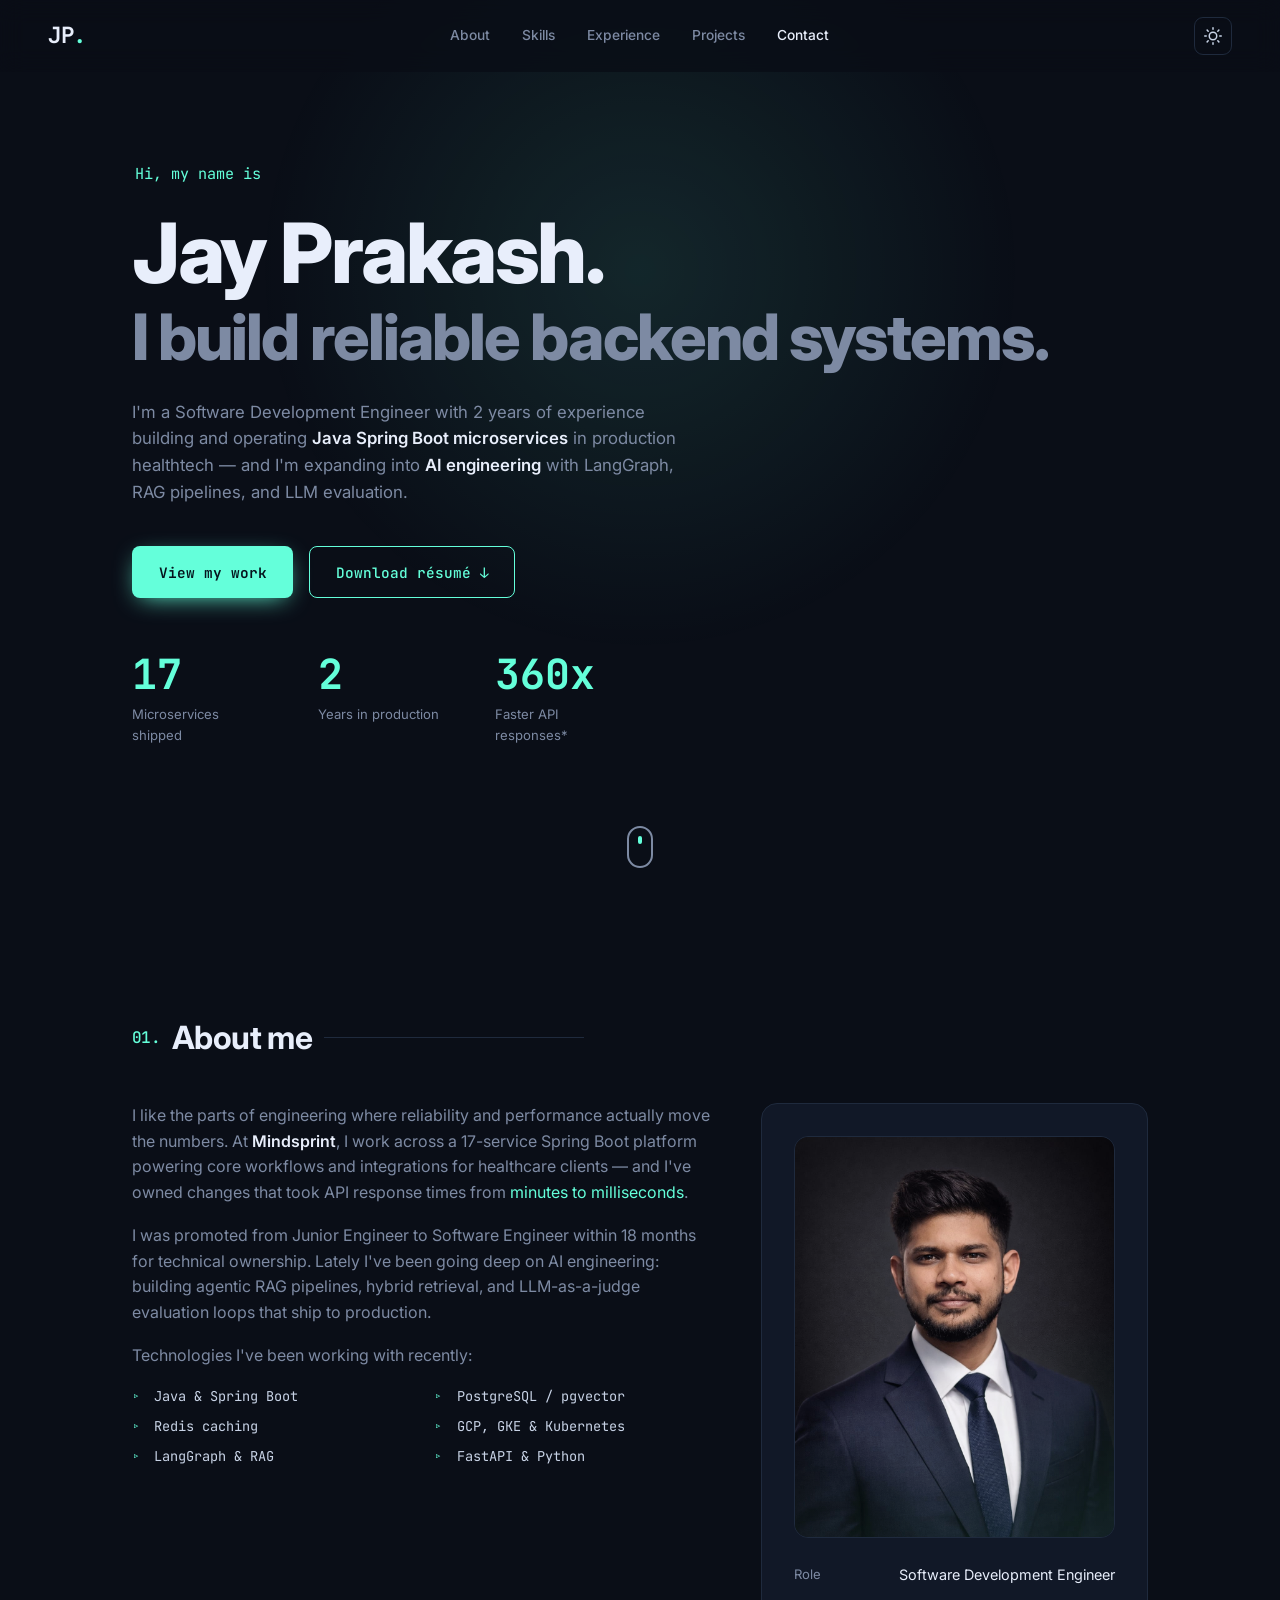
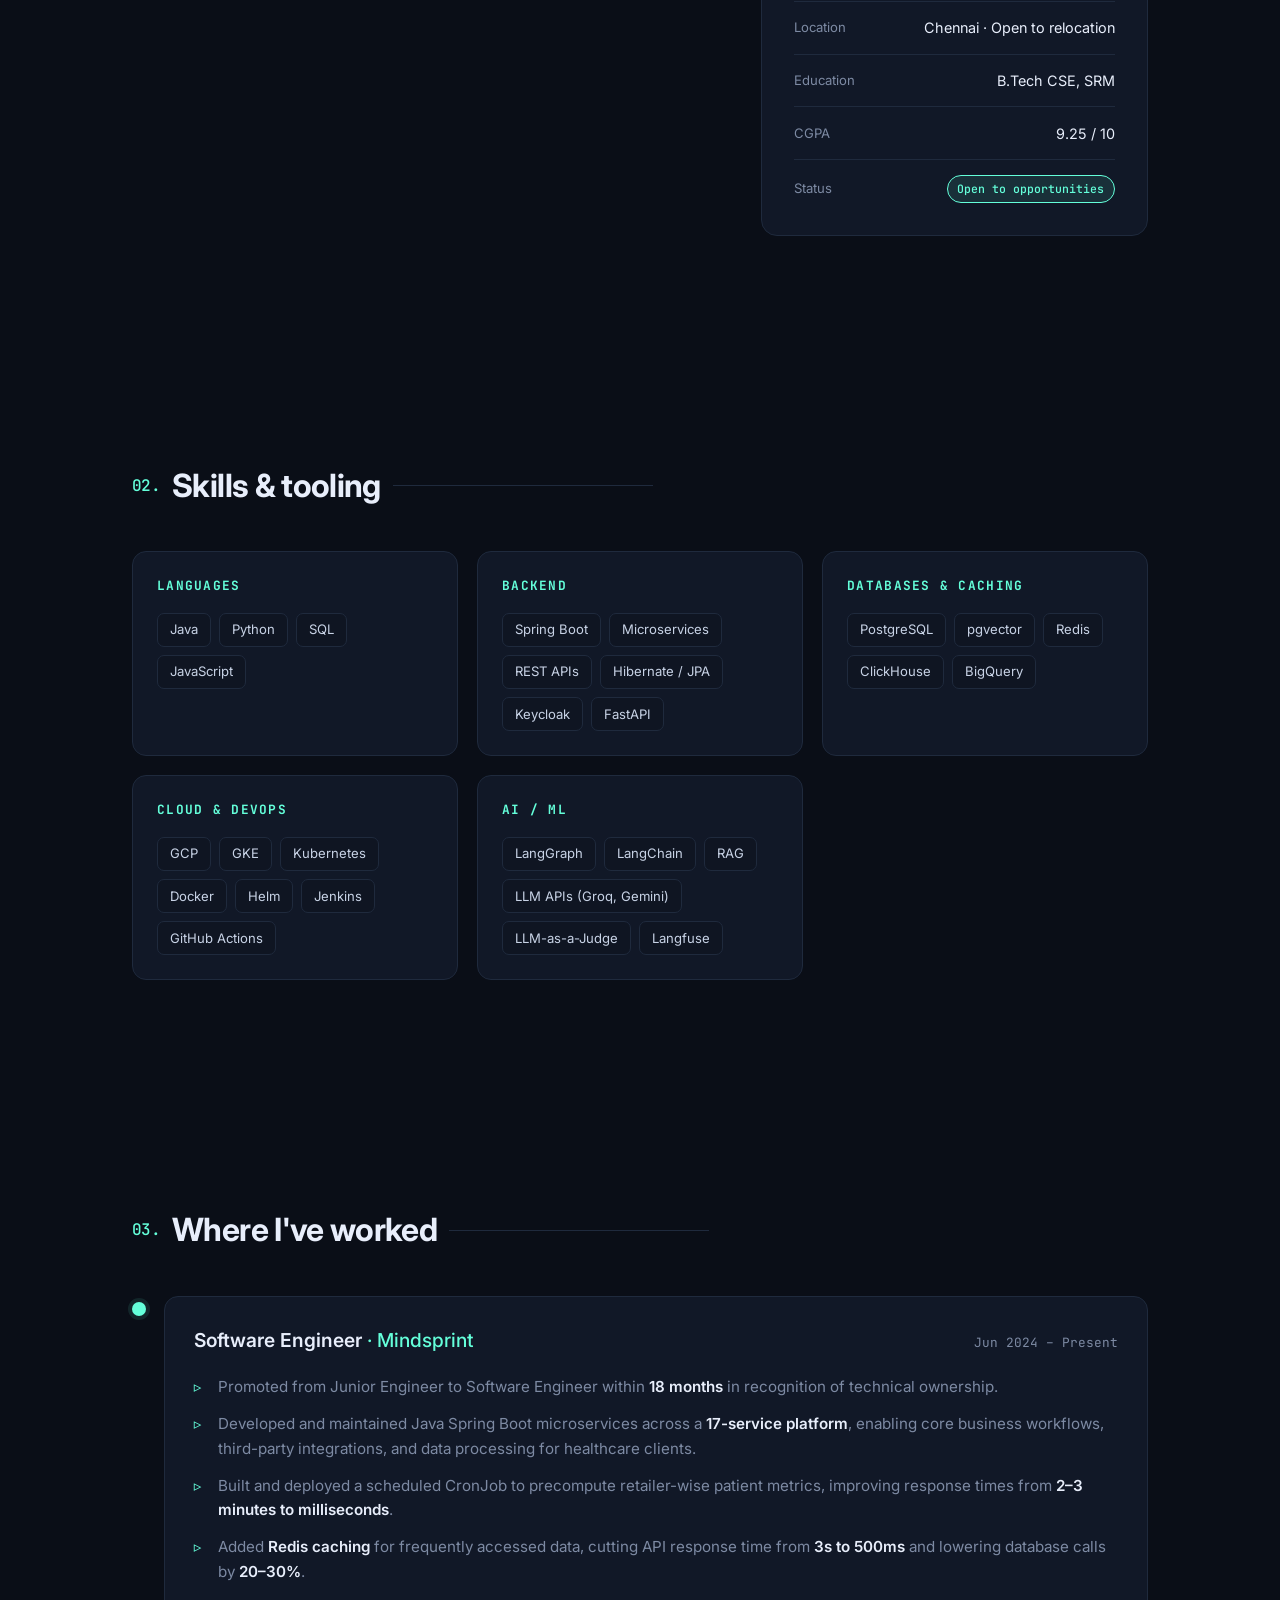
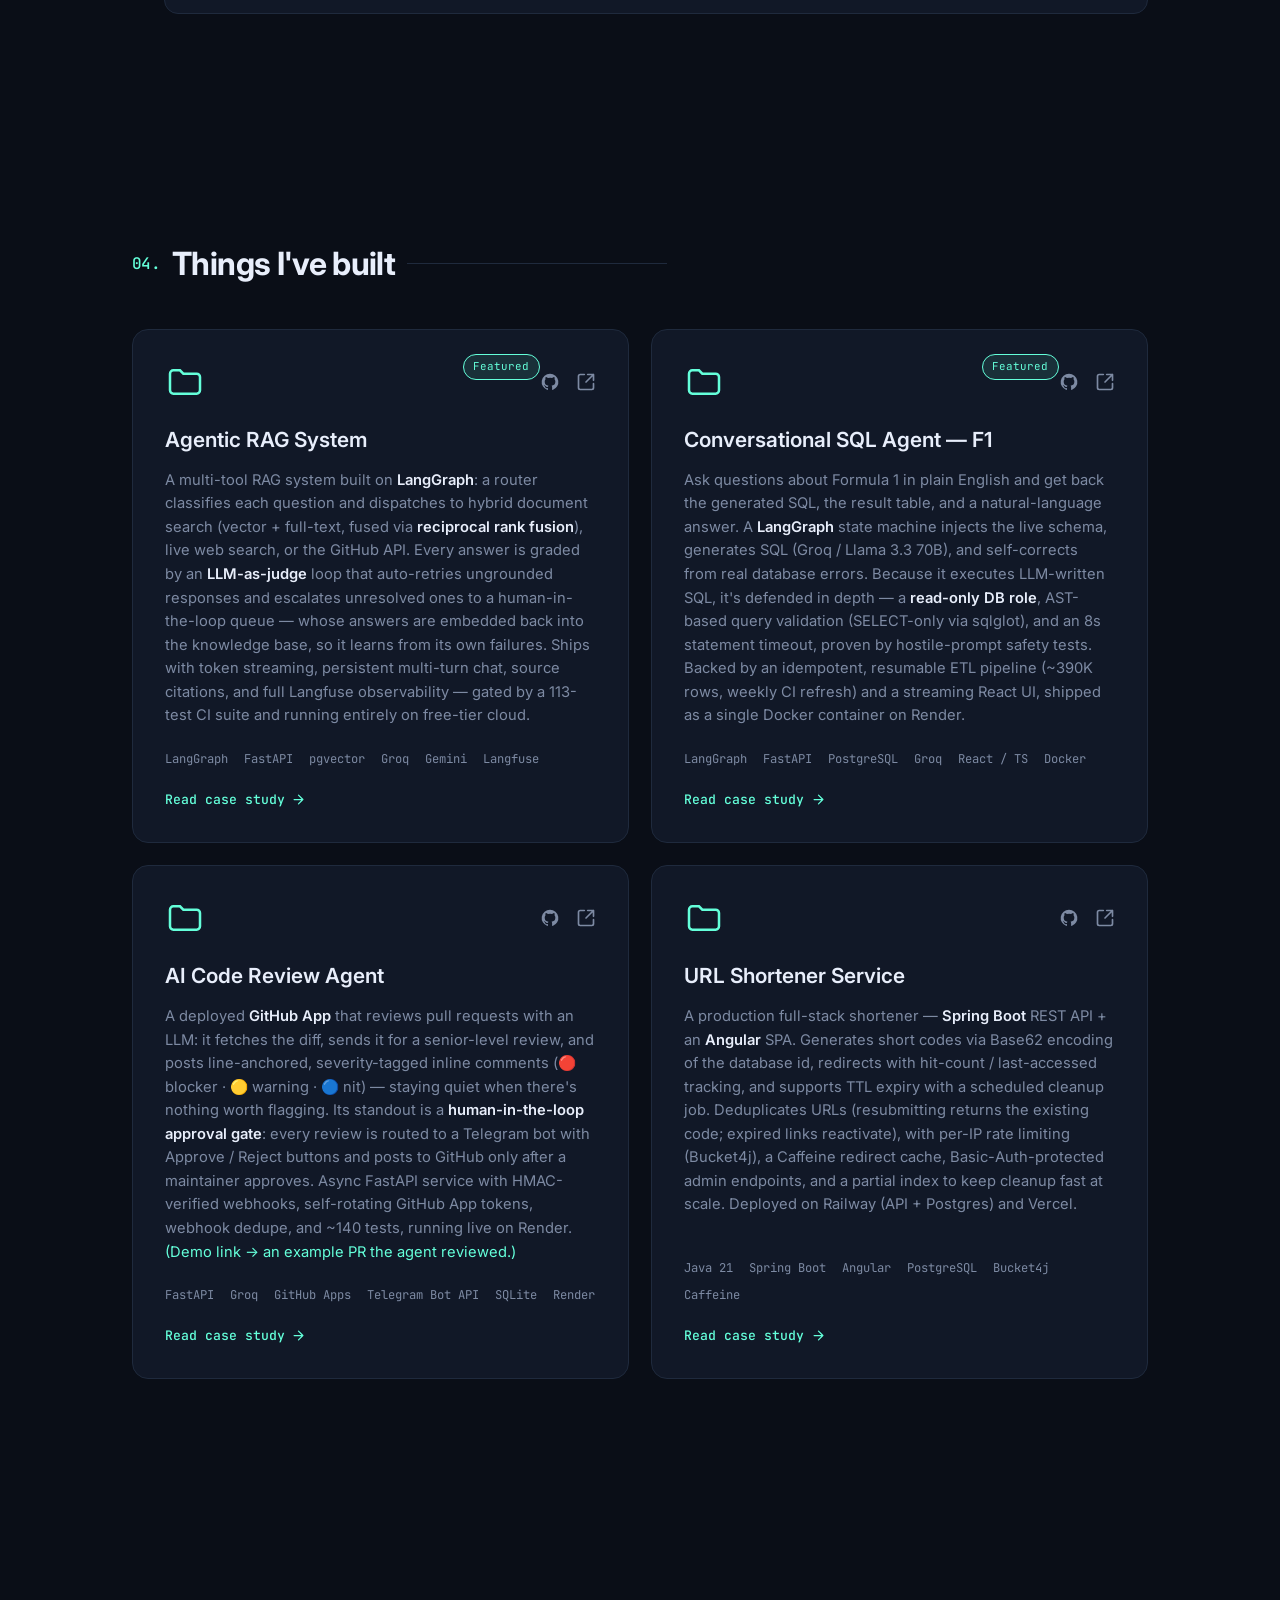
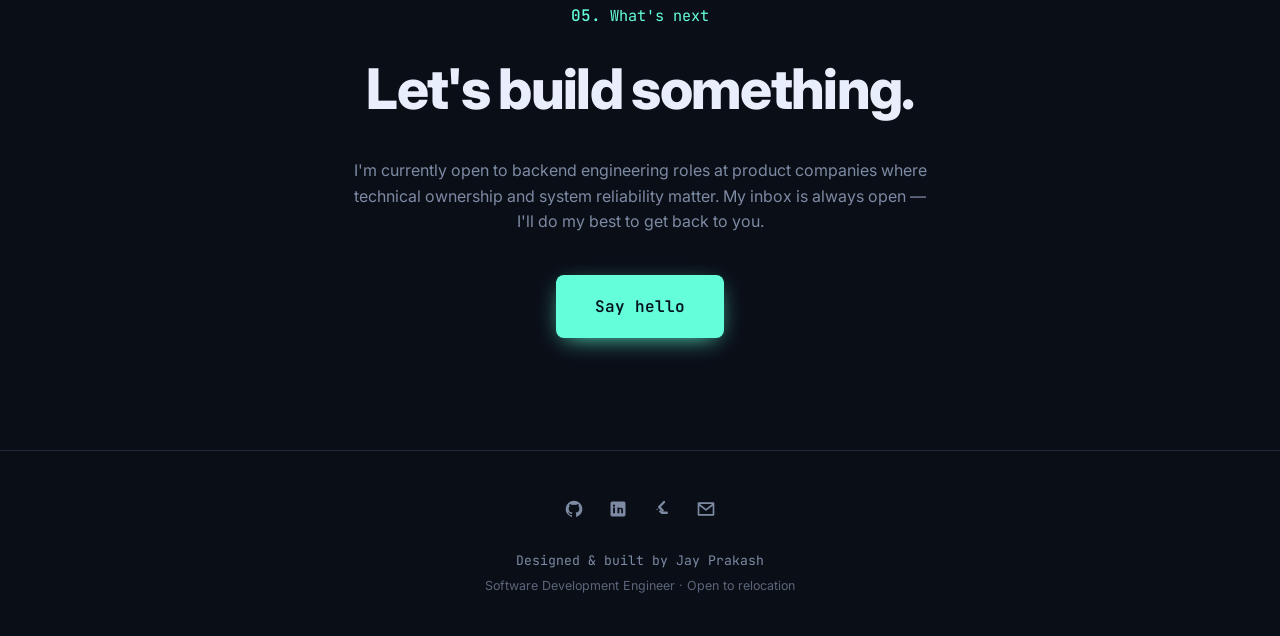
==== commit 9e19d58b: "Retitle self-description to Software Development Engineer Update hero, about, footers, meta tags, an" ====
--- a/index.html
+++ b/index.html
@@ -3,14 +3,22 @@
 <head>
   <meta charset="UTF-8" />
   <meta name="viewport" content="width=device-width, initial-scale=1.0" />
-  <title>Jay Prakash — Backend Engineer</title>
-  <meta name="description" content="Jay Prakash — Backend Engineer building Java Spring Boot microservices and agentic AI systems. 2 years of production healthtech experience on GCP." />
+  <title>Jay Prakash — Software Development Engineer</title>
+  <meta name="description" content="Jay Prakash — Software Development Engineer building Java Spring Boot microservices and agentic AI systems. 2 years of production healthtech experience on GCP." />
   <meta name="author" content="Jay Prakash" />
 
   <!-- Open Graph -->
-  <meta property="og:title" content="Jay Prakash — Backend Engineer" />
-  <meta property="og:description" content="Backend Engineer building Java Spring Boot microservices & agentic AI systems." />
+  <meta property="og:title" content="Jay Prakash — Software Development Engineer" />
+  <meta property="og:description" content="Software Development Engineer building Java Spring Boot microservices & agentic AI systems with LangGraph & RAG." />
   <meta property="og:type" content="website" />
+  <meta property="og:url" content="https://jay0singh.github.io/" />
+  <meta property="og:image" content="https://jay0singh.github.io/assets/og-image.png" />
+  <meta property="og:image:width" content="1200" />
+  <meta property="og:image:height" content="630" />
+  <meta name="twitter:card" content="summary_large_image" />
+  <meta name="twitter:title" content="Jay Prakash — Software Development Engineer" />
+  <meta name="twitter:description" content="Software Development Engineer building Java Spring Boot microservices & agentic AI systems with LangGraph & RAG." />
+  <meta name="twitter:image" content="https://jay0singh.github.io/assets/og-image.png" />
 
   <link rel="preconnect" href="https://fonts.googleapis.com" />
   <link rel="preconnect" href="https://fonts.gstatic.com" crossorigin />
@@ -52,7 +60,7 @@
         <h1 class="hero__name reveal">Jay Prakash.</h1>
         <h2 class="hero__tagline reveal">I build reliable backend systems.</h2>
         <p class="hero__desc reveal">
-          I'm a Backend Engineer with 2 years of experience building and operating
+          I'm a Software Development Engineer with 2 years of experience building and operating
           <strong>Java Spring Boot microservices</strong> in production healthtech —
           and I'm expanding into <strong>AI engineering</strong> with LangGraph, RAG
           pipelines, and LLM evaluation.
@@ -104,7 +112,7 @@
             <img src="assets/Jay%20Prakash%20Image.jpeg" alt="Jay Prakash" loading="lazy" />
           </div>
           <ul class="about__facts">
-            <li><span>Role</span> Backend Engineer</li>
+            <li><span>Role</span> Software Development Engineer</li>
             <li><span>Location</span> Chennai · Open to relocation</li>
             <li><span>Education</span> B.Tech CSE, SRM</li>
             <li><span>CGPA</span> 9.25 / 10</li>
@@ -303,7 +311,7 @@
       <a href="mailto:jaysingha261@gmail.com" aria-label="Email" title="Email"><svg viewBox="0 0 24 24" width="20" height="20"><path fill="none" stroke="currentColor" stroke-width="2" stroke-linejoin="round" d="M3 5h18v14H3zM3 6l9 7 9-7"/></svg></a>
     </div>
     <p class="footer__note">Designed &amp; built by Jay Prakash</p>
-    <p class="footer__sub">Backend Engineer · Open to relocation</p>
+    <p class="footer__sub">Software Development Engineer · Open to relocation</p>
   </footer>
 
   <script src="script.js"></script>
--- a/styles.css
+++ b/styles.css
@@ -515,3 +515,36 @@
 @media (max-width: 560px) {
   .cs-actions .btn { flex: 1; justify-content: center; }
 }
+
+/* Case-study hero screenshot */
+.cs-figure { margin: 0 0 0.5rem; }
+.cs-figure img {
+  width: 100%; height: auto; display: block; border-radius: 14px;
+  border: 1px solid var(--border); background: var(--bg-alt);
+  box-shadow: 0 24px 60px -28px rgba(0,0,0,0.65);
+  cursor: zoom-in; transition: transform 0.35s var(--ease), border-color 0.3s;
+}
+.cs-figure img:hover { transform: translateY(-3px); border-color: var(--accent); }
+.cs-figure figcaption {
+  margin-top: 0.7rem; font-size: 0.85rem; color: var(--text-dim);
+  text-align: center; font-family: var(--font-mono);
+}
+
+/* Lightbox */
+.cs-lightbox {
+  position: fixed; inset: 0; z-index: 200; display: grid; place-items: center;
+  padding: 4vw; background: rgba(3, 7, 14, 0.9); backdrop-filter: blur(6px);
+  opacity: 0; visibility: hidden; transition: opacity 0.25s, visibility 0.25s;
+}
+.cs-lightbox.open { opacity: 1; visibility: visible; }
+.cs-lightbox img {
+  max-width: 100%; max-height: 90vh; border-radius: 12px;
+  border: 1px solid var(--border); box-shadow: 0 30px 80px -20px rgba(0,0,0,0.8);
+}
+.cs-lightbox__close {
+  position: absolute; top: 1.3rem; right: 1.6rem; width: 44px; height: 44px;
+  border-radius: 10px; border: 1px solid var(--border); background: var(--card);
+  color: var(--text-strong); font-size: 1.4rem; cursor: pointer; line-height: 1;
+  display: grid; place-items: center; transition: all 0.2s;
+}
+.cs-lightbox__close:hover { border-color: var(--accent); color: var(--accent); }
